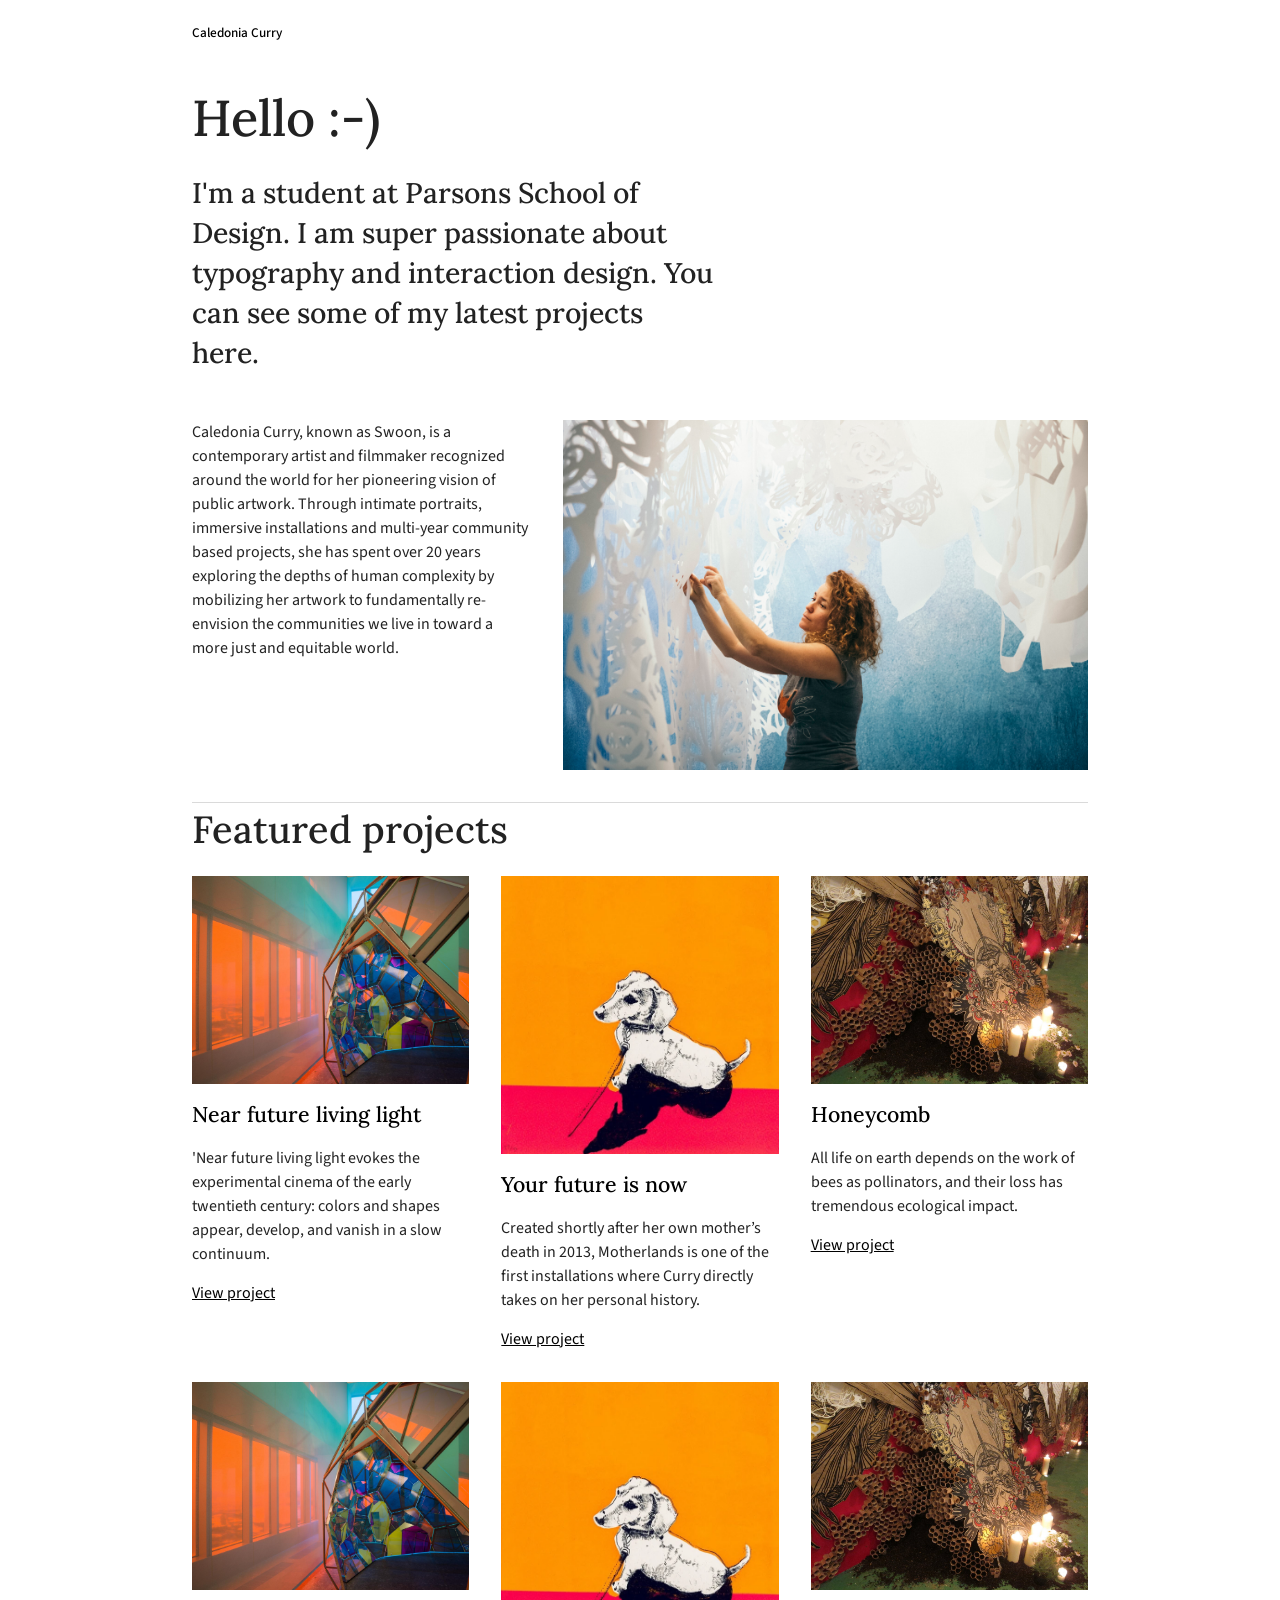
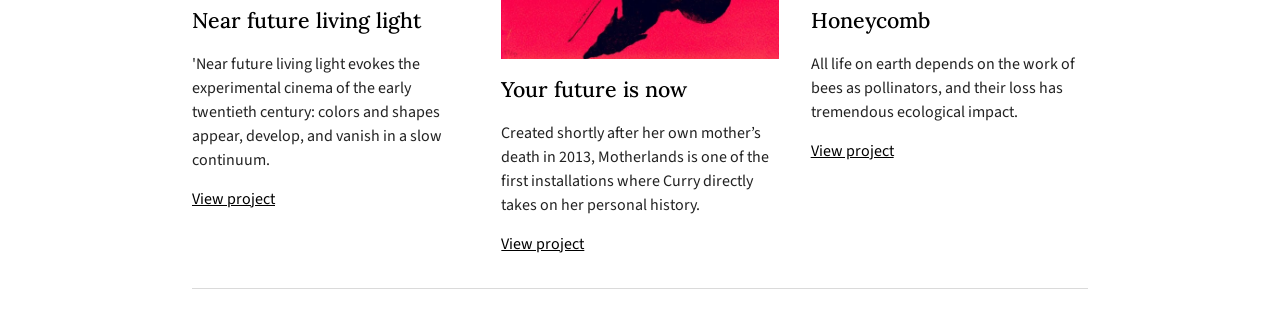
==== sessions/week-5/index.html @ 1172ee56 "Added portfolio and DS examples" ====
<!doctype html>
<html class="no-js" lang="">

<head>
  <meta charset="utf-8">
  <title></title>
  <meta name="description" content="">
  <meta name="viewport" content="width=device-width, initial-scale=1">

  <meta property="og:title" content="">
  <meta property="og:type" content="">
  <meta property="og:url" content="">
  <meta property="og:image" content="">

  <link rel="manifest" href="../../site.webmanifest">
  <link rel="apple-touch-icon" href="../../icon.png">
  <!-- Place favicon.ico in the root directory -->

  <link rel="stylesheet" href="../../css/normalize.css">
  <link rel="stylesheet" href="../../css/portfolio.css">

  <meta name="theme-color" content="#fafafa">
</head>

<body>

  <!-- Add your site or application content here -->
<main>
<section class="intro-block">
    <header>
        <h5><a href="../../index.html"class="unstyled-link">Caledonia Curry</a></h5>
    </header>
    <aside class="intro">
    <h1>Hello :-)</h1>
      <h3>I'm a student at Parsons School of Design. I am super passionate about typography and interaction design. You can see some of my latest projects here. 
      </h3>
    </aside>
    <p class="short-bio">Caledonia Curry, known as Swoon, is a contemporary artist and filmmaker recognized around the world for her pioneering vision of public artwork. Through intimate portraits, immersive installations and multi-year community based projects, she has spent over 20 years exploring the depths of human complexity by mobilizing her artwork to fundamentally re-envision the communities we live in toward a more just and equitable world. </p> 

    <figure class="lead-img"><img src="../../img/Swoon+Caledonia+Currie+2021+Sal+Rodriguez+photographer.jpg" /></figure>
</section>
<h2 class="project-block_section-head">Featured projects</h2>

<section class="project-block">
  
        <article>
        <a href="../../parsons/profile/leyna-zniber/">
        <figure>
          <img src="../../img/2021_09_24_02_model_of_invisible_futures_02_small.jpg" />
      </figure>
    </a>
    <a href="../../parsons/profile/leyna-zniber/" class="unstyled-link"><h4 class="project-block_title">Near future living light</h4></a>

    <p>'Near future living light evokes the experimental cinema of the early twentieth century: colors and shapes appear, develop, and vanish in a slow continuum. </p>
    <a href="../../projects/">View project</a>
</article>
  
    <article>
    <a href="../../parsons/profile/leyna-zniber/">
    <figure>
      <img src="../../img/1_MB_Anna_Marrow_Doggie_Jo_Hounsome_Photography_1_grande.webp" />

  </figure>
</a>
<a href="../../parsons/profile/leyna-zniber/" class="unstyled-link"><h4 class="project-block_title">Your future is now</h4></a>

<p>
    Created shortly after her own mother’s death in 2013, Motherlands is one of the first installations where Curry directly takes on her personal history.</p>
    <a href="../../projects/">View project</a>

</article>
   
    <article>
    <a href="../../parsons/profile/leyna-zniber/">
    <figure>
        <img src="../../img/Tokyo_SnowContemporary_2012_2.JPG" />
  </figure>
</a>
<a href="../../parsons/profile/leyna-zniber/" class="unstyled-link"><h4 class="project-block_title">Honeycomb</h4></a>

<p>
    All life on earth depends on the work of bees as pollinators, and their loss has tremendous ecological impact. </p>
    <a href=../../projects/>View project</a>

</article>
<article>
  <a href="../../parsons/profile/leyna-zniber/">
  <figure>
    <img src="../../img/2021_09_24_02_model_of_invisible_futures_02_small.jpg" />
</figure>
</a>
<a href="../../parsons/profile/leyna-zniber/" class="unstyled-link"><h4 class="project-block_title">Near future living light</h4></a>

<p>'Near future living light evokes the experimental cinema of the early twentieth century: colors and shapes appear, develop, and vanish in a slow continuum. </p>
<a href="../../projects/">View project</a>
</article>

<article>
<a href="../../parsons/profile/leyna-zniber/">
<figure>
<img src="../../img/1_MB_Anna_Marrow_Doggie_Jo_Hounsome_Photography_1_grande.webp" />

</figure>
</a>
<a href="../../parsons/profile/leyna-zniber/" class="unstyled-link"><h4 class="project-block_title">Your future is now</h4></a>

<p>
Created shortly after her own mother’s death in 2013, Motherlands is one of the first installations where Curry directly takes on her personal history.</p>
<a href="../../projects/">View project</a>

</article>

<article>
<a href="../../parsons/profile/leyna-zniber/">
<figure>
  <img src="../../img/Tokyo_SnowContemporary_2012_2.JPG" />
</figure>
</a>
<a href="../../parsons/profile/leyna-zniber/" class="unstyled-link"><h4 class="project-block_title">Honeycomb</h4></a>

<p>
All life on earth depends on the work of bees as pollinators, and their loss has tremendous ecological impact. </p>
<a href=../../projects/>View project</a>

</article>

</section>
  </main>
  <script src="../../js/vendor/modernizr-3.11.2.min.js"></script>
  <script src="../../js/plugins.js"></script>
  <script src="../../js/main.js"></script>

  <!-- Google Analytics: change UA-XXXXX-Y to be your site's ID. -->
  <script>
    window.ga = function () { ga.q.push(arguments) }; ga.q = []; ga.l = +new Date;
    ga('create', 'UA-XXXXX-Y', 'auto'); ga('set', 'anonymizeIp', true); ga('set', 'transport', 'beacon'); ga('send', 'pageview')
  </script>
  <script src="https://www.google-analytics.com/analytics.js" async></script>
</body>

</html>
---- css/portfolio.css ----
/*! HTML5 Boilerplate v8.0.0 | MIT License | https://html5boilerplate.com/ */

/* main.css 2.1.0 | MIT License | https://github.com/h5bp/main.css#readme */
/*
 * What follows is the result of much research on cross-browser styling.
 * Credit left inline and big thanks to Nicolas Gallagher, Jonathan Neal,
 * Kroc Camen, and the H5BP dev community and team.
 */

/* ==========================================================================
   Base styles: opinionated defaults
   ========================================================================== */

   @import url('https://fonts.googleapis.com/css2?family=Lora:ital,wght@0,500;1,400&family=Source+Sans+Pro&display=swap');

html {
  color: #222;
  font-size: 1em;
  line-height: 1.4;
  padding:1.5rem;
  background-color:#fff;
}

ul {
  list-style: none;
}

figure {
  padding:0;
  margin:0;
}

/* unvisited link */
a:link {
  color: #000;
  font-family: 'Source Sans Pro', sans-serif;

}

/* visited link */
a:visited {
  color: #000;
}

/* mouse over link */
a:hover {
  color: hotpink;
  text-decoration: none;
}

/* selected link */
a:active {
  color: #000;
}

.unstyled-link{
  text-decoration: none;
  color:black;
}

/* Default CSS grid for smaller viewports */


main {
  width: 90vw;
  margin: 0 auto;
}

.intro-block {
  display:grid;
  grid-template-columns: auto;  
  grid-auto-rows:min-content;
  gap:1rem;
  padding-bottom:2rem;
  border-bottom:1px solid #dadada;
}

.project-block {
  display:grid;
  grid-template-columns: auto;  
  grid-auto-rows:min-content;
  gap:1rem;
  padding-bottom:2rem;
  border-bottom:1px solid #dadada;
}

.project-block_title {
  margin-top:1rem;
}

/* This code is for 30em/480px and above */

@media (min-width: 30em) {
  main {
    width: 70vw;
    margin: 0 auto;
  }
  
  .intro-block {
    display:grid;
    grid-template-columns: repeat(5, 1fr);  
    grid-auto-rows:min-content;
    gap:2rem;
    padding-bottom:2rem;
    border-bottom:1px solid #dadada;
  }
  
  header {
    grid-column:1/6;
  }
  
  .intro {
    grid-column: 1 / 4;
  }
  
  .short-bio {
    grid-column: 1 / 3;
  }
  
  .lead-img {
    grid-column: 3 / 6;
  }
  
  .project-block {
    display:grid;
    grid-template-columns: repeat(auto-fill, minmax(250px, 1fr));    
    grid-auto-rows:min-content;
    grid-gap:2rem;
    padding-bottom:2rem;
    border-bottom:1px solid #dadada;
  }
  
  .project-block_section-head {
    grid-column: 1 / 4;
    grid-row:1;
  }
  
  .project-block_title {
    margin-top:1rem;
  }
  
  .intro-block {
    grid-column:1 / 3;
  }

}

/* Typography */


h1, h2, h3, h4, h5, h6 {
  font-family: 'Lora', serif;
  font-weight:500;
  margin:0;
  padding:0;
}

h1 {
  font-size:3.157rem;
  margin-bottom:1.25rem;
}

h2 {
  font-size:2.369rem;
  margin-bottom:1.25rem;
}

h3 {
  font-size:1.777rem;
  margin-bottom:1rem;
}

h4 {
  font-size:1.333rem;
  margin-bottom:1rem;
}

h5 {
  font-size:1;
  margin-bottom:.5rem;
}


p{
  font-family: 'Source Sans Pro', sans-serif;
  font-size: 1rem;
  line-height: 1.5;
  padding:0;
  margin:0;
  margin-bottom:1rem;
  color:var(--body-text-color);
}

.pull-quote {
  font-size: 2.25rem;
  font-family: 'Lora', serif;
  font-style: italic;
  font-weight:400;  
  line-height: 1.5;
  padding:2rem;
}


/*
 * Remove text-shadow in selection highlight:
 * https://twitter.com/miketaylr/status/12228805301
 *
 * Vendor-prefixed and regular ::selection selectors cannot be combined:
 * https://stackoverflow.com/a/16982510/7133471
 *
 * Customize the background color to match your design.
 */

::-moz-selection {
  background: #b3d4fc;
  text-shadow: none;
}

::selection {
  background: #b3d4fc;
  text-shadow: none;
}

/*
 * A better looking default horizontal rule
 */

hr {
  display: block;
  height: 1px;
  border: 0;
  border-top: 1px solid #ccc;
  margin: 1em 0;
  padding: 0;
}

/*
 * Remove the gap between audio, canvas, iframes,
 * images, videos and the bottom of their containers:
 * https://github.com/h5bp/html5-boilerplate/issues/440
 */

audio,
canvas,
iframe,
img,
svg,
video {
  vertical-align: middle;
}

img {

  max-width: 100%;
  height: auto;
}

/*
 * Remove default fieldset styles.
 */

fieldset {
  border: 0;
  margin: 0;
  padding: 0;
}

/*
 * Allow only vertical resizing of textareas.
 */

textarea {
  resize: vertical;
}

/* ==========================================================================
   Author's custom styles
   ========================================================================== */

/* ==========================================================================
   Helper classes
   ========================================================================== */

/*
 * Hide visually and from screen readers
 */

.hidden,
[hidden] {
  display: none !important;
}

/*
 * Hide only visually, but have it available for screen readers:
 * https://snook.ca/archives/html_and_css/hiding-content-for-accessibility
 *
 * 1. For long content, line feeds are not interpreted as spaces and small width
 *    causes content to wrap 1 word per line:
 *    https://medium.com/@jessebeach/beware-smushed-off-screen-accessible-text-5952a4c2cbfe
 */

.sr-only {
  border: 0;
  clip: rect(0, 0, 0, 0);
  height: 1px;
  margin: -1px;
  overflow: hidden;
  padding: 0;
  position: absolute;
  white-space: nowrap;
  width: 1px;
  /* 1 */
}

/*
 * Extends the .sr-only class to allow the element
 * to be focusable when navigated to via the keyboard:
 * https://www.drupal.org/node/897638
 */

.sr-only.focusable:active,
.sr-only.focusable:focus {
  clip: auto;
  height: auto;
  margin: 0;
  overflow: visible;
  position: static;
  white-space: inherit;
  width: auto;
}

/*
 * Hide visually and from screen readers, but maintain layout
 */

.invisible {
  visibility: hidden;
}

/*
 * Clearfix: contain floats
 *
 * For modern browsers
 * 1. The space content is one way to avoid an Opera bug when the
 *    `contenteditable` attribute is included anywhere else in the document.
 *    Otherwise it causes space to appear at the top and bottom of elements
 *    that receive the `clearfix` class.
 * 2. The use of `table` rather than `block` is only necessary if using
 *    `:before` to contain the top-margins of child elements.
 */

.clearfix::before,
.clearfix::after {
  content: " ";
  display: table;
}

.clearfix::after {
  clear: both;
}

/* ==========================================================================
   EXAMPLE Media Queries for Responsive Design.
   These examples override the primary ('mobile first') styles.
   Modify as content requires.
   ========================================================================== */

@media only screen and (min-width: 35em) {
  /* Style adjustments for viewports that meet the condition */
}

@media print,
  (-webkit-min-device-pixel-ratio: 1.25),
  (min-resolution: 1.25dppx),
  (min-resolution: 120dpi) {
  /* Style adjustments for high resolution devices */
}

/* ==========================================================================
   Print styles.
   Inlined to avoid the additional HTTP request:
   https://www.phpied.com/delay-loading-your-print-css/
   ========================================================================== */

@media print {
  *,
  *::before,
  *::after {
    background: #fff !important;
    color: #000 !important;
    /* Black prints faster */
    box-shadow: none !important;
    text-shadow: none !important;
  }

  a,
  a:visited {
    text-decoration: underline;
  }

  a[href]::after {
    content: " (" attr(href) ")";
  }

  abbr[title]::after {
    content: " (" attr(title) ")";
  }

  /*
   * Don't show links that are fragment identifiers,
   * or use the `javascript:` pseudo protocol
   */
  a[href^="#"]::after,
  a[href^="javascript:"]::after {
    content: "";
  }

  pre {
    white-space: pre-wrap !important;
  }

  pre,
  blockquote {
    border: 1px solid #999;
    page-break-inside: avoid;
  }

  /*
   * Printing Tables:
   * https://web.archive.org/web/20180815150934/http://css-discuss.incutio.com/wiki/Printing_Tables
   */
  thead {
    display: table-header-group;
  }

  tr,
  img {
    page-break-inside: avoid;
  }

  p,
  h2,
  h3 {
    orphans: 3;
    widows: 3;
  }

  h2,
  h3 {
    page-break-after: avoid;
  }
}
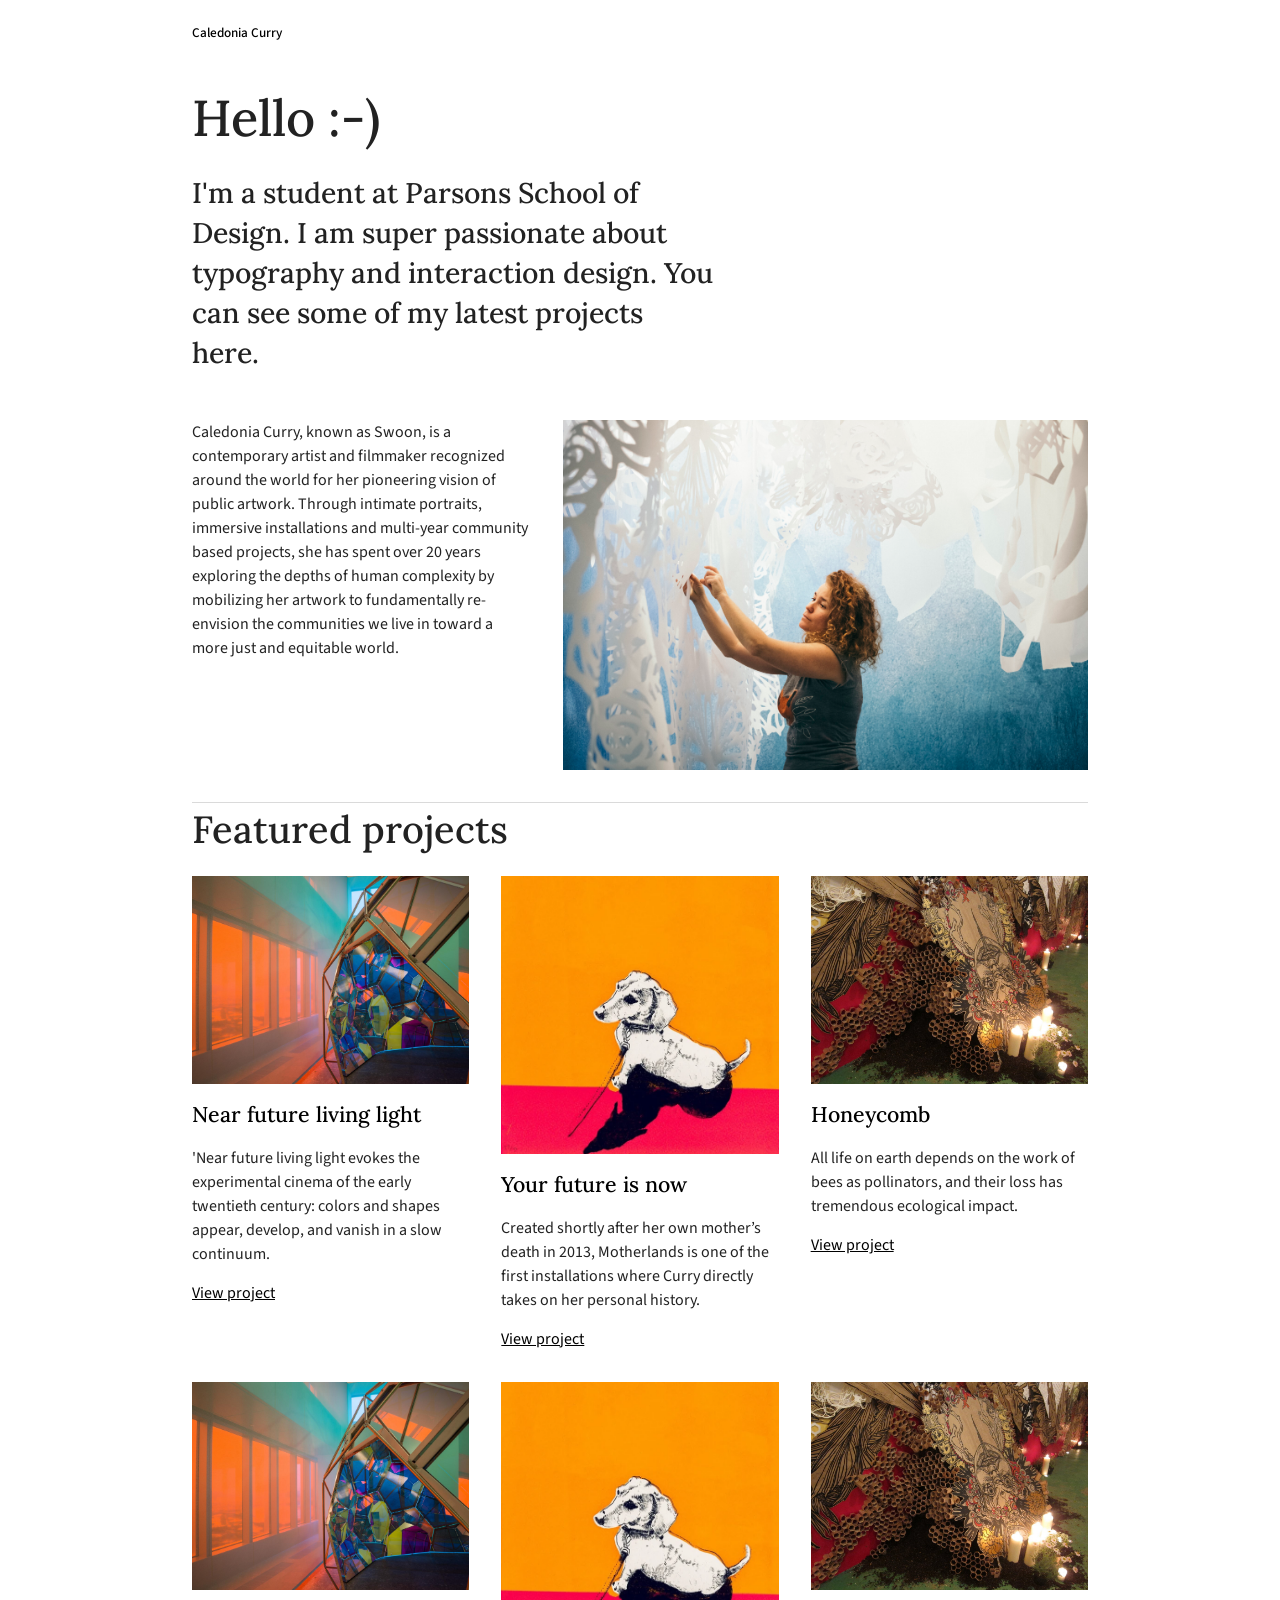
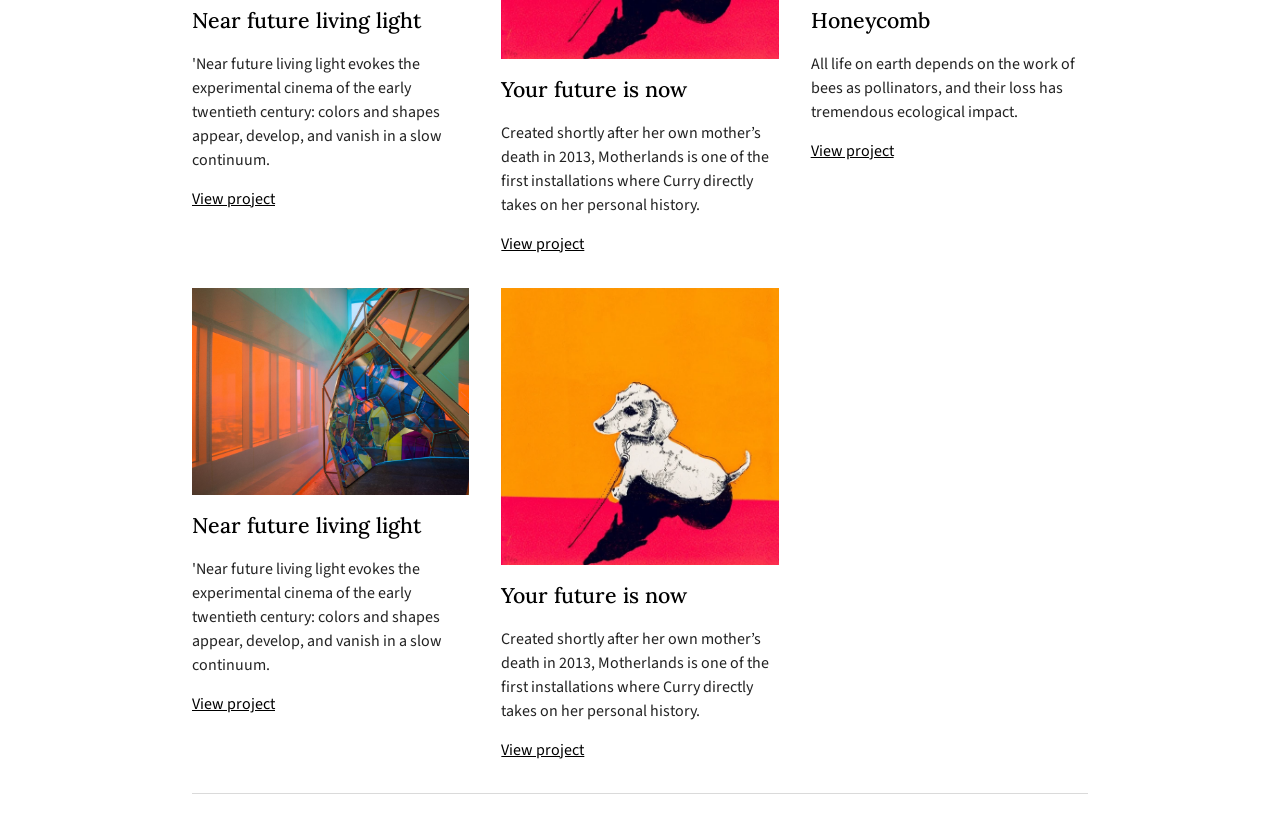
==== commit 54f06734: "Added addt'l projects" ====
--- a/sessions/week-5/index.html
+++ b/sessions/week-5/index.html
@@ -124,6 +124,33 @@
 
 </article>
 
+<article>
+  <a href="../../parsons/profile/leyna-zniber/">
+  <figure>
+    <img src="../../img/2021_09_24_02_model_of_invisible_futures_02_small.jpg" />
+</figure>
+</a>
+<a href="../../parsons/profile/leyna-zniber/" class="unstyled-link"><h4 class="project-block_title">Near future living light</h4></a>
+
+<p>'Near future living light evokes the experimental cinema of the early twentieth century: colors and shapes appear, develop, and vanish in a slow continuum. </p>
+<a href="../../projects/">View project</a>
+</article>
+
+<article>
+<a href="../../parsons/profile/leyna-zniber/">
+<figure>
+<img src="../../img/1_MB_Anna_Marrow_Doggie_Jo_Hounsome_Photography_1_grande.webp" />
+
+</figure>
+</a>
+<a href="../../parsons/profile/leyna-zniber/" class="unstyled-link"><h4 class="project-block_title">Your future is now</h4></a>
+
+<p>
+Created shortly after her own mother’s death in 2013, Motherlands is one of the first installations where Curry directly takes on her personal history.</p>
+<a href="../../projects/">View project</a>
+
+</article>
+
 </section>
   </main>
   <script src="../../js/vendor/modernizr-3.11.2.min.js"></script>
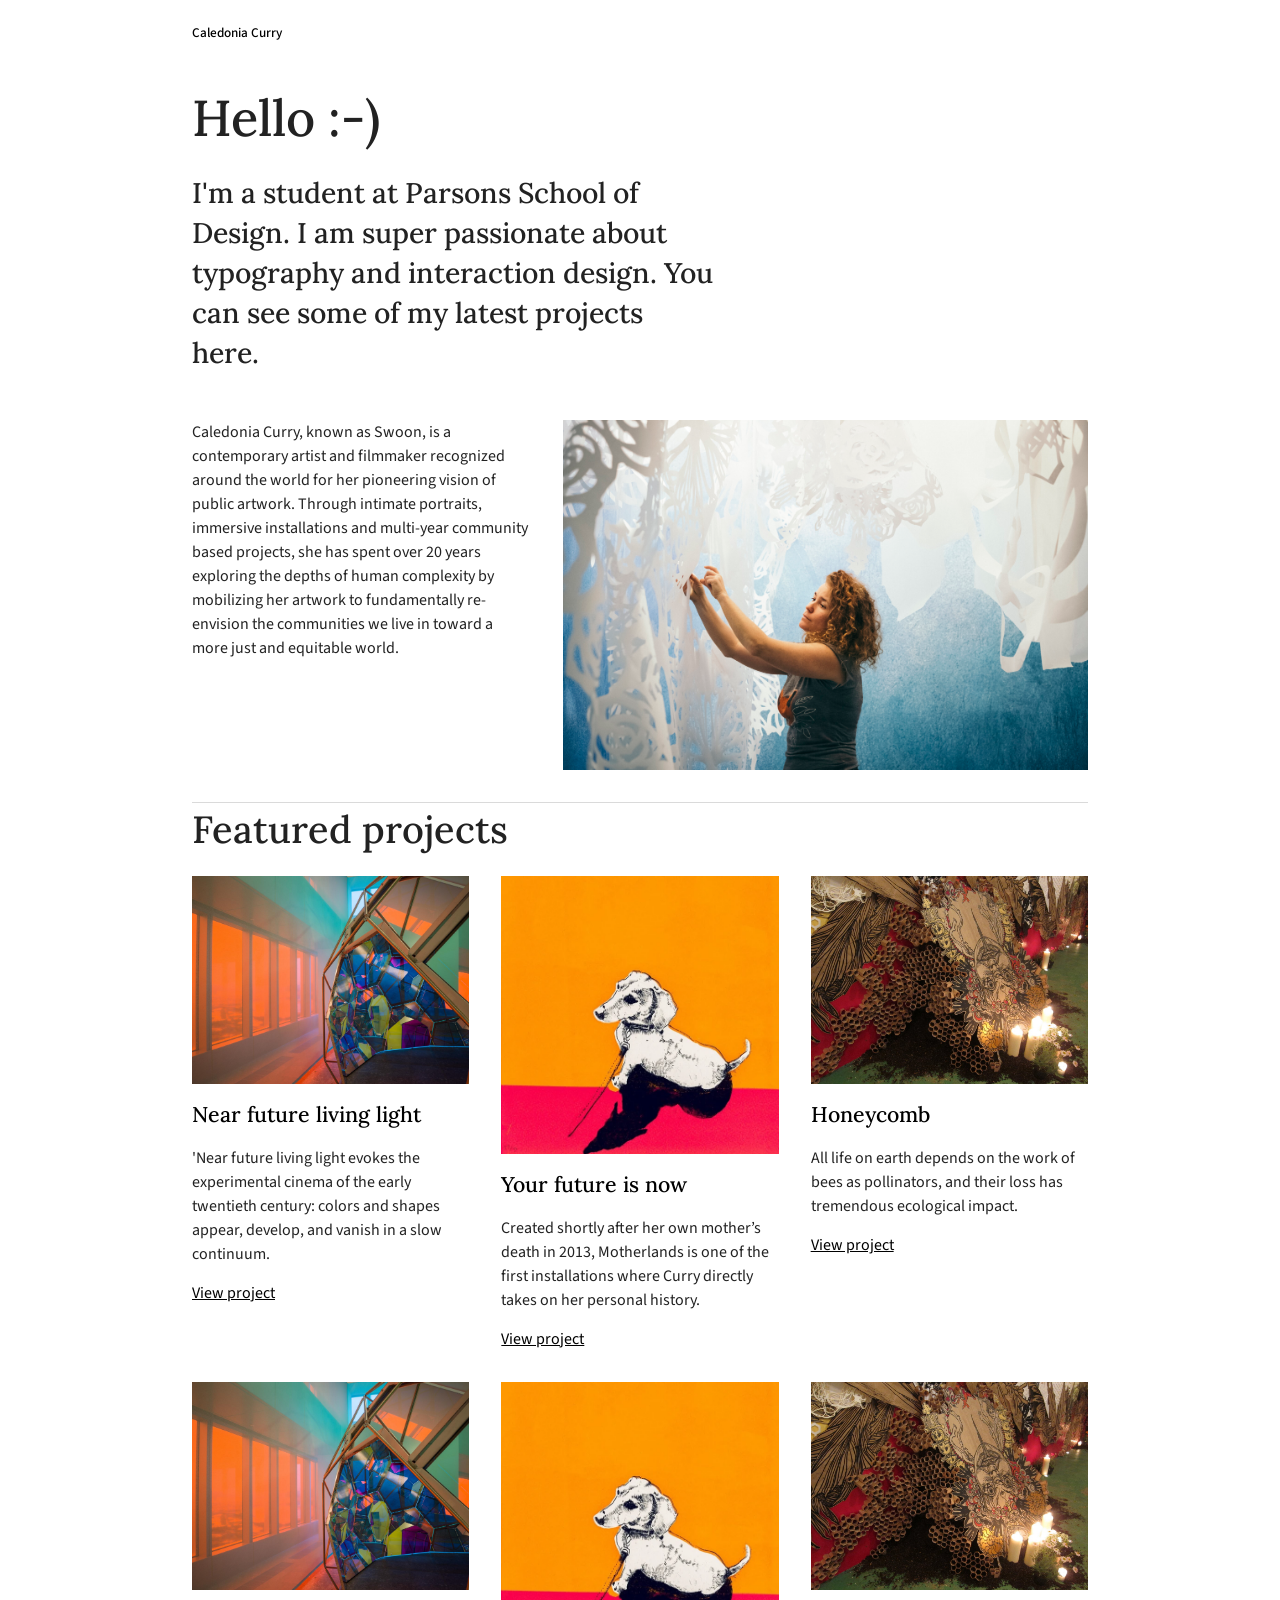
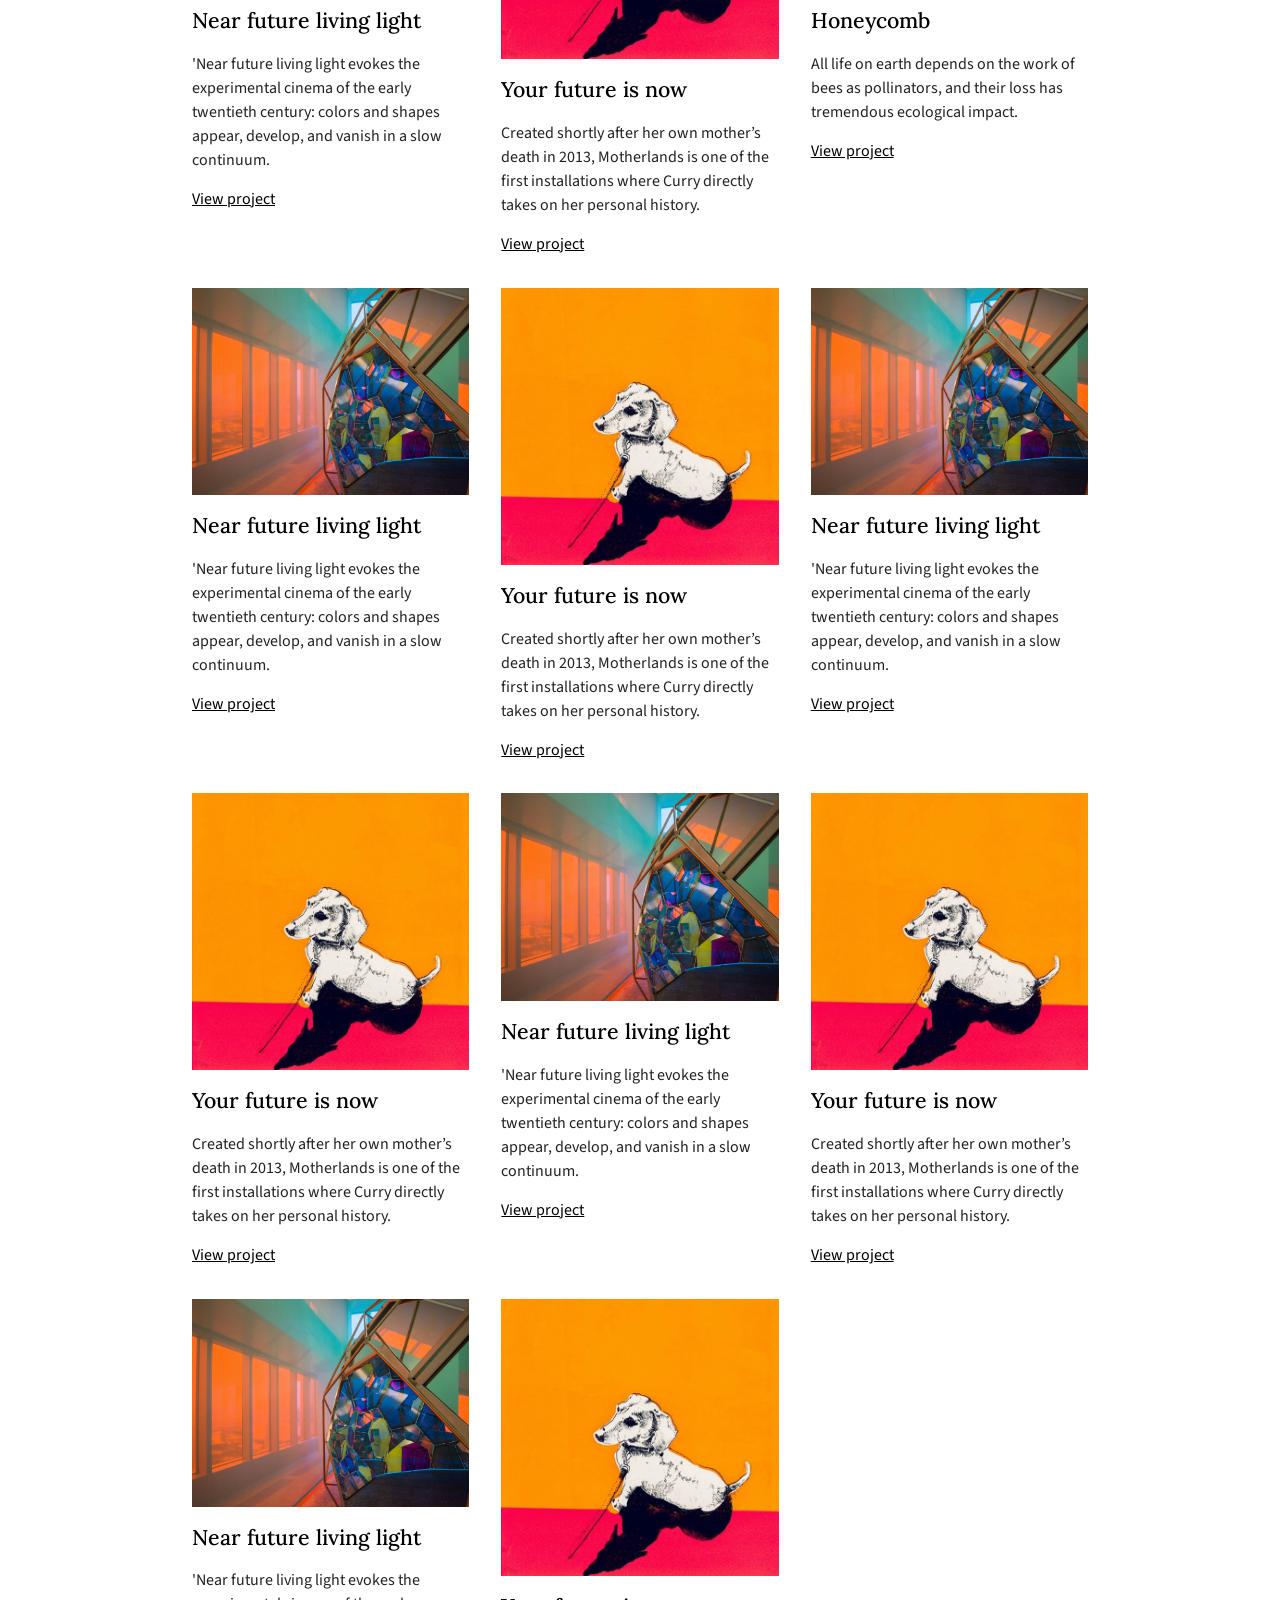
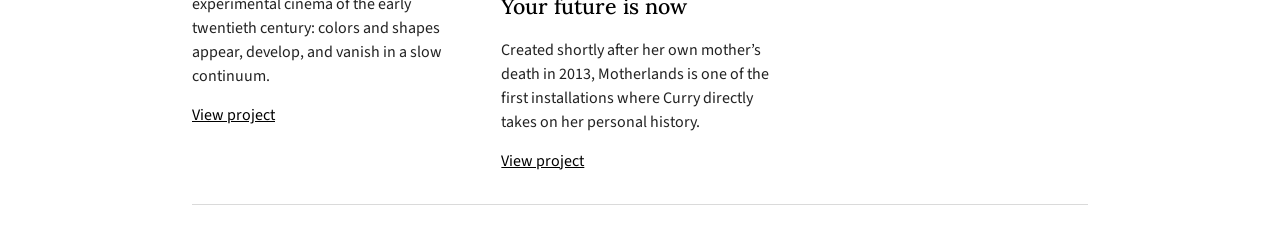
==== commit 2edd341b: "updated week 6" ====
--- a/sessions/week-5/index.html
+++ b/sessions/week-5/index.html
@@ -150,6 +150,84 @@
 <a href="../../projects/">View project</a>
 
 </article>
+<article>
+  <a href="../../parsons/profile/leyna-zniber/">
+  <figure>
+    <img src="../../img/2021_09_24_02_model_of_invisible_futures_02_small.jpg" />
+</figure>
+</a>
+<a href="../../parsons/profile/leyna-zniber/" class="unstyled-link"><h4 class="project-block_title">Near future living light</h4></a>
+
+<p>'Near future living light evokes the experimental cinema of the early twentieth century: colors and shapes appear, develop, and vanish in a slow continuum. </p>
+<a href="../../projects/">View project</a>
+</article>
+
+<article>
+<a href="../../parsons/profile/leyna-zniber/">
+<figure>
+<img src="../../img/1_MB_Anna_Marrow_Doggie_Jo_Hounsome_Photography_1_grande.webp" />
+
+</figure>
+</a>
+<a href="../../parsons/profile/leyna-zniber/" class="unstyled-link"><h4 class="project-block_title">Your future is now</h4></a>
+
+<p>
+Created shortly after her own mother’s death in 2013, Motherlands is one of the first installations where Curry directly takes on her personal history.</p>
+<a href="../../projects/">View project</a>
+
+</article>
+<article>
+  <a href="../../parsons/profile/leyna-zniber/">
+  <figure>
+    <img src="../../img/2021_09_24_02_model_of_invisible_futures_02_small.jpg" />
+</figure>
+</a>
+<a href="../../parsons/profile/leyna-zniber/" class="unstyled-link"><h4 class="project-block_title">Near future living light</h4></a>
+
+<p>'Near future living light evokes the experimental cinema of the early twentieth century: colors and shapes appear, develop, and vanish in a slow continuum. </p>
+<a href="../../projects/">View project</a>
+</article>
+
+<article>
+<a href="../../parsons/profile/leyna-zniber/">
+<figure>
+<img src="../../img/1_MB_Anna_Marrow_Doggie_Jo_Hounsome_Photography_1_grande.webp" />
+
+</figure>
+</a>
+<a href="../../parsons/profile/leyna-zniber/" class="unstyled-link"><h4 class="project-block_title">Your future is now</h4></a>
+
+<p>
+Created shortly after her own mother’s death in 2013, Motherlands is one of the first installations where Curry directly takes on her personal history.</p>
+<a href="../../projects/">View project</a>
+
+</article>
+<article>
+  <a href="../../parsons/profile/leyna-zniber/">
+  <figure>
+    <img src="../../img/2021_09_24_02_model_of_invisible_futures_02_small.jpg" />
+</figure>
+</a>
+<a href="../../parsons/profile/leyna-zniber/" class="unstyled-link"><h4 class="project-block_title">Near future living light</h4></a>
+
+<p>'Near future living light evokes the experimental cinema of the early twentieth century: colors and shapes appear, develop, and vanish in a slow continuum. </p>
+<a href="../../projects/">View project</a>
+</article>
+
+<article>
+<a href="../../parsons/profile/leyna-zniber/">
+<figure>
+<img src="../../img/1_MB_Anna_Marrow_Doggie_Jo_Hounsome_Photography_1_grande.webp" />
+
+</figure>
+</a>
+<a href="../../parsons/profile/leyna-zniber/" class="unstyled-link"><h4 class="project-block_title">Your future is now</h4></a>
+
+<p>
+Created shortly after her own mother’s death in 2013, Motherlands is one of the first installations where Curry directly takes on her personal history.</p>
+<a href="../../projects/">View project</a>
+
+</article>
 
 </section>
   </main>
